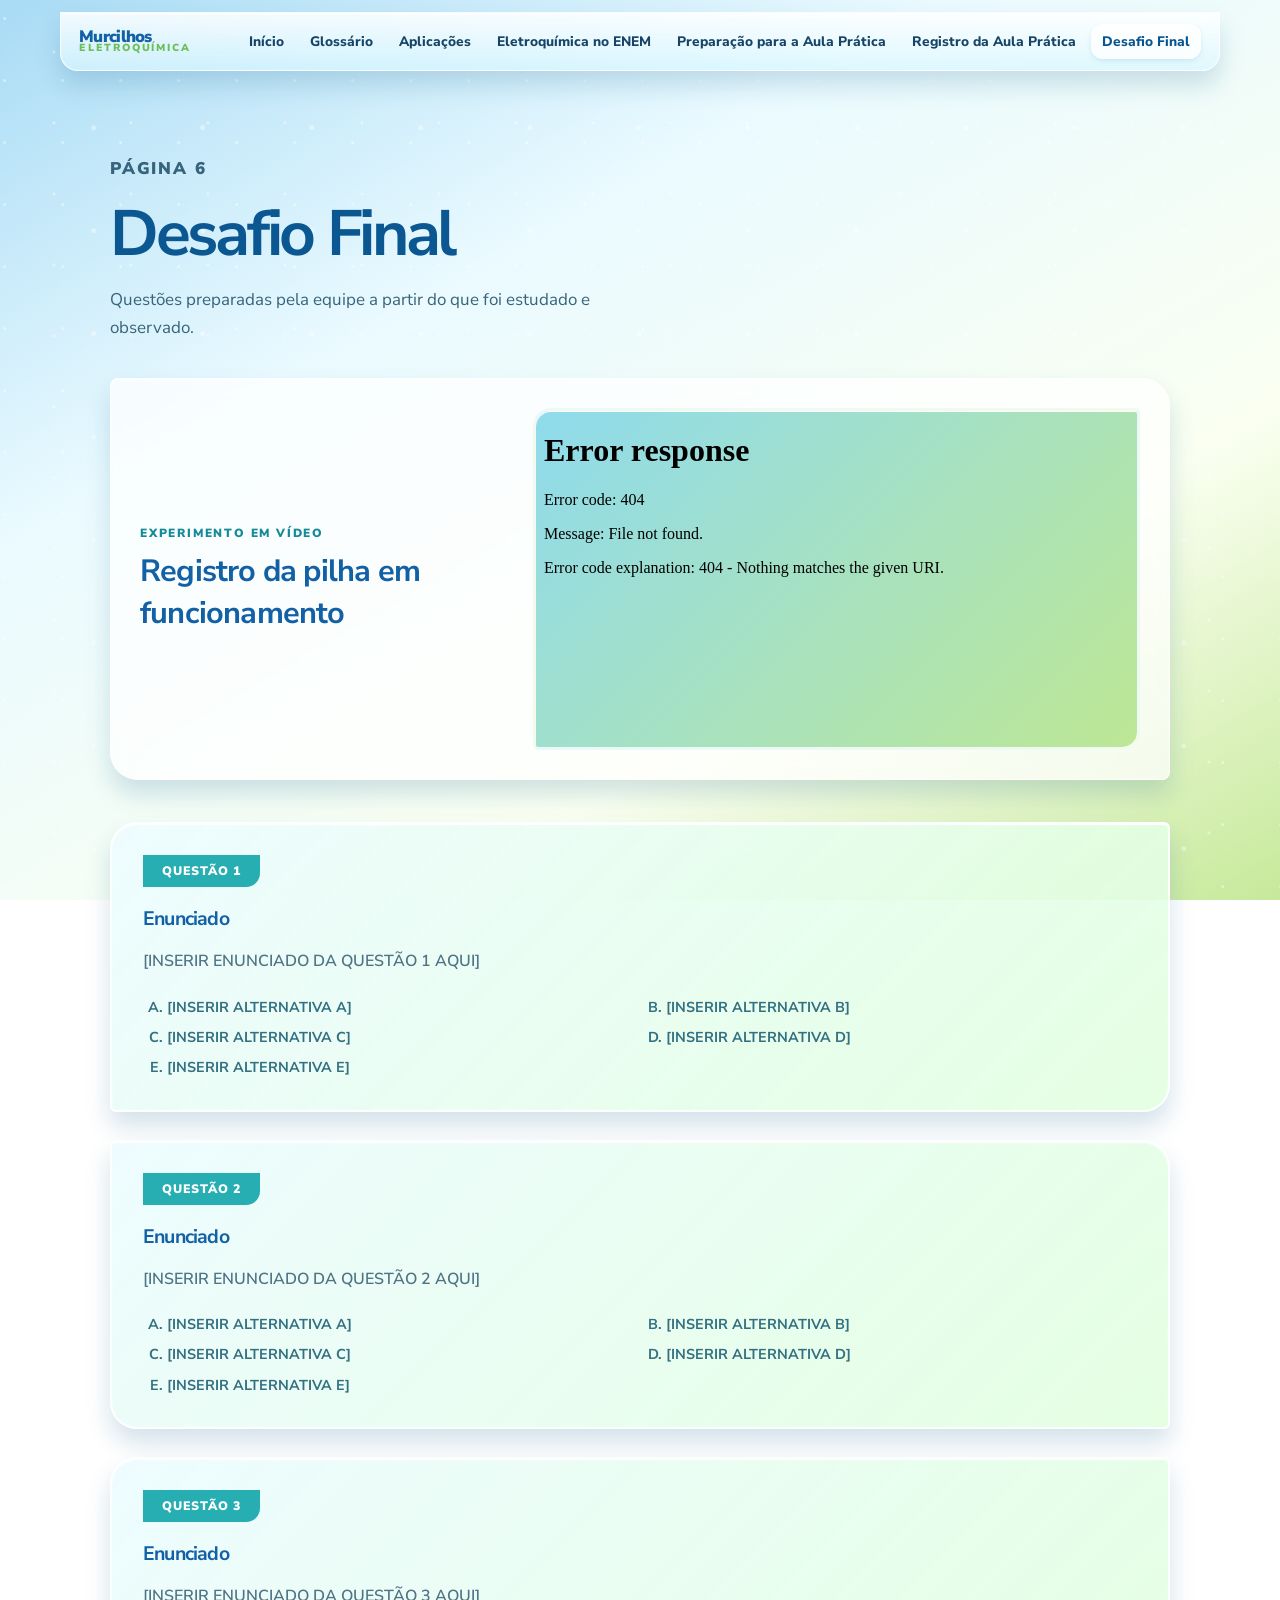
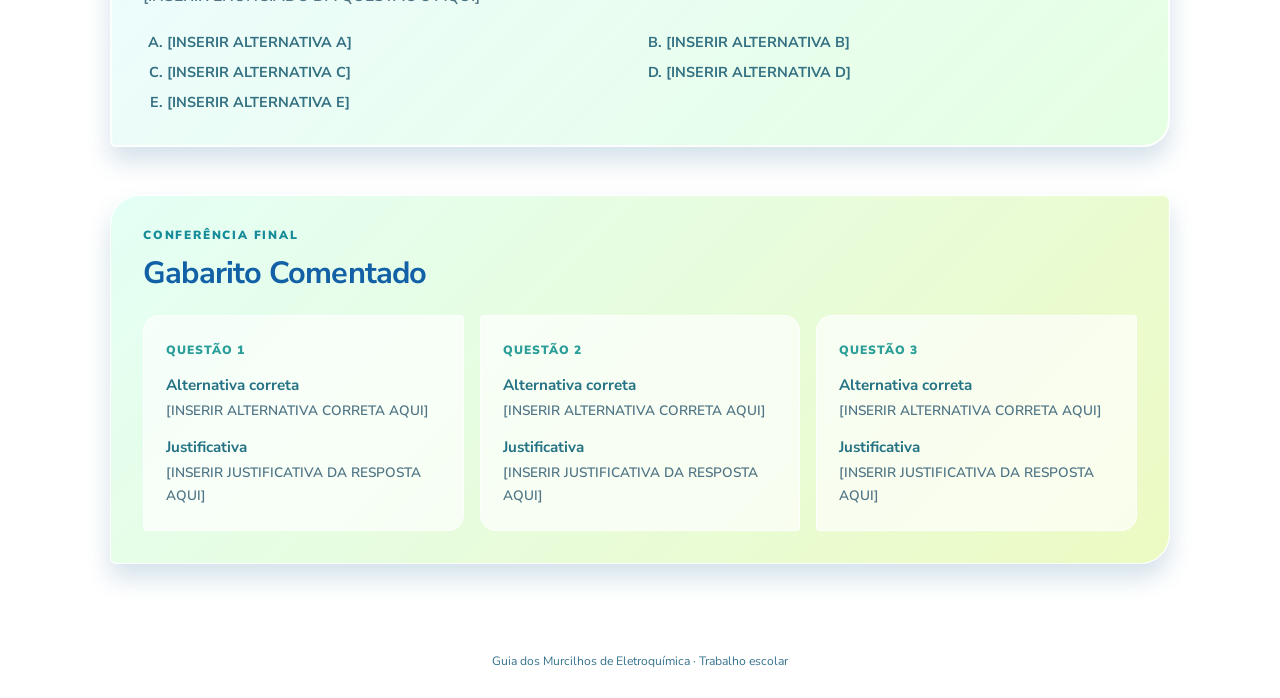
==== desafio.html @ 210c011e "semi finalizado, falta só o vídeo do drive e qiestões" ====
<!doctype html>
<html lang="pt-BR">
<head>
  <meta charset="utf-8"><meta name="viewport" content="width=device-width, initial-scale=1"><meta name="description" content="Desafio final de eletroquímica"><title>Desafio Final | Murcilhos</title>
  <link rel="preconnect" href="https://fonts.googleapis.com"><link rel="preconnect" href="https://fonts.gstatic.com" crossorigin><link href="https://fonts.googleapis.com/css2?family=Nunito+Sans:wght@400;600;700;800;900&display=swap" rel="stylesheet"><link rel="stylesheet" href="css/style.css"><link rel="stylesheet" href="css/paginas-finais.css">
</head>
<body>
  <header class="site-header"><a class="wordmark" href="index.html">Murcilhos<span>eletroquímica</span></a><button class="menu-toggle" type="button" aria-expanded="false" aria-controls="site-nav">Menu</button><nav class="site-nav" id="site-nav" aria-label="Navegação principal"><a href="index.html">Início</a><a href="glossario.html">Glossário</a><a href="aplicacoes.html">Aplicações</a><a href="enem.html">Eletroquímica no ENEM</a><a href="preparacao.html">Preparação para a Aula Prática</a><a href="registro.html">Registro da Aula Prática</a><a class="active" href="desafio.html">Desafio Final</a></nav></header>
  <main class="page-shell inner-page final-page">
    <div class="page-heading"><p class="eyebrow">Página 6</p><h1>Desafio Final</h1><p>Questões preparadas pela equipe a partir do que foi estudado e observado.</p></div>
    <section class="video-section glass-panel"><div><p class="eyebrow">Experimento em vídeo</p><h2>Registro da pilha em funcionamento</h2></div><!-- COPIA O LINK DO GOOGLE DRIVE, APAGA "view?usp=sharing" E DEIXA NO FINAL /PREVIEW --><div class="video-frame"><iframe title="Vídeo do experimento" src="COLA AQUI O LINK SEM O FINAL DO VIEW[...]/preview" allowfullscreen></iframe></div></section>
    <section class="challenge-list" aria-label="Questões do desafio final">
      <article class="challenge-card"><div class="question-tab">Questão 1</div><h2>Enunciado</h2><p class="placeholder">[INSERIR ENUNCIADO DA QUESTÃO 1 AQUI]</p><ol class="alternatives" type="A"><li>[INSERIR ALTERNATIVA A]</li><li>[INSERIR ALTERNATIVA B]</li><li>[INSERIR ALTERNATIVA C]</li><li>[INSERIR ALTERNATIVA D]</li><li>[INSERIR ALTERNATIVA E]</li></ol></article>
      <article class="challenge-card"><div class="question-tab">Questão 2</div><h2>Enunciado</h2><p class="placeholder">[INSERIR ENUNCIADO DA QUESTÃO 2 AQUI]</p><ol class="alternatives" type="A"><li>[INSERIR ALTERNATIVA A]</li><li>[INSERIR ALTERNATIVA B]</li><li>[INSERIR ALTERNATIVA C]</li><li>[INSERIR ALTERNATIVA D]</li><li>[INSERIR ALTERNATIVA E]</li></ol></article>
      <article class="challenge-card"><div class="question-tab">Questão 3</div><h2>Enunciado</h2><p class="placeholder">[INSERIR ENUNCIADO DA QUESTÃO 3 AQUI]</p><ol class="alternatives" type="A"><li>[INSERIR ALTERNATIVA A]</li><li>[INSERIR ALTERNATIVA B]</li><li>[INSERIR ALTERNATIVA C]</li><li>[INSERIR ALTERNATIVA D]</li><li>[INSERIR ALTERNATIVA E]</li></ol></article>
    </section>
    <section class="answer-key"><div class="answer-key-title"><p class="eyebrow">Conferência final</p><h2>Gabarito Comentado</h2></div><div class="key-grid"><article><span>Questão 1</span><h3>Alternativa correta</h3><p class="placeholder">[INSERIR ALTERNATIVA CORRETA AQUI]</p><h3>Justificativa</h3><p class="placeholder">[INSERIR JUSTIFICATIVA DA RESPOSTA AQUI]</p></article><article><span>Questão 2</span><h3>Alternativa correta</h3><p class="placeholder">[INSERIR ALTERNATIVA CORRETA AQUI]</p><h3>Justificativa</h3><p class="placeholder">[INSERIR JUSTIFICATIVA DA RESPOSTA AQUI]</p></article><article><span>Questão 3</span><h3>Alternativa correta</h3><p class="placeholder">[INSERIR ALTERNATIVA CORRETA AQUI]</p><h3>Justificativa</h3><p class="placeholder">[INSERIR JUSTIFICATIVA DA RESPOSTA AQUI]</p></article></div></section>
  </main><footer class="site-footer"><p>Guia dos Murcilhos de Eletroquímica · Trabalho escolar</p></footer><script src="js/main.js"></script>
</body></html>
---- css/style.css ----
:root{--sky:#4a90d9;--light-sky:#87ceeb;--deep:#1260a5;--green:#6bbf59;--lime:#a8d96c;--turquoise:#2ec4b6;--sun:#ffbb36;--ink:#174466;--paper:#f7fcff;--line:rgba(255,255,255,.78);--shadow:0 14px 25px rgba(29,102,145,.19),inset 0 1px 1px #fff}*{box-sizing:border-box}html{scroll-behavior:smooth}body{margin:0;min-width:320px;color:var(--ink);font-family:"Nunito Sans",Arial,sans-serif;background:linear-gradient(150deg,#a8dbf5 0,#eafaff 33%,#fafff1 70%,#c7e99a 100%);background-attachment:fixed}body:before{content:"";position:fixed;inset:0;pointer-events:none;opacity:.42;background:radial-gradient(circle at 8% 30%,#fff 0 1px,transparent 2px),radial-gradient(circle at 86% 24%,#fff 0 2px,transparent 3px),radial-gradient(circle at 70% 73%,#fff 0 1px,transparent 2px);background-size:58px 62px,109px 103px,77px 71px;z-index:-1}a{color:inherit}.site-header{position:sticky;top:0;z-index:20;display:flex;align-items:center;gap:28px;width:min(1160px,calc(100% - 32px));margin:12px auto 0;padding:11px 18px;border:1px solid var(--line);border-radius:0 0 18px 18px;background:linear-gradient(180deg,rgba(255,255,255,.84),rgba(214,246,255,.68));box-shadow:var(--shadow);backdrop-filter:blur(12px)}.wordmark{font-size:1.04rem;font-weight:900;letter-spacing:-.7px;text-decoration:none;color:var(--deep);line-height:.85}.wordmark span{display:block;font-size:.64rem;letter-spacing:1.8px;text-transform:uppercase;color:var(--green)}.site-nav{display:flex;align-items:center;gap:4px;margin-left:auto}.site-nav a{padding:8px 11px;border-radius:12px;text-decoration:none;font-size:.86rem;font-weight:800;white-space:nowrap}.site-nav a:hover,.site-nav a.active{color:#075590;background:rgba(255,255,255,.78);box-shadow:inset 0 1px #fff,0 2px 5px rgba(24,104,157,.12)}.menu-toggle{display:none;border:1px solid rgba(53,135,180,.35);border-radius:10px;padding:7px 11px;background:#eafaff;color:var(--deep);font:800 .8rem inherit}.page-shell{width:min(1100px,calc(100% - 32px));margin-inline:auto}.hero{display:grid;grid-template-columns:1fr 1.1fr;gap:54px;align-items:center;min-height:530px;padding:55px 18px 35px}.eyebrow{margin:0 0 9px;color:#158b99;font-size:.74rem;font-weight:900;letter-spacing:1.8px;text-transform:uppercase}.hero h1,.page-heading h1{max-width:570px;margin:0;color:#0b5792;font-size:clamp(2.5rem,5vw,4.8rem);line-height:.93;letter-spacing:-3.3px}.hero h1 span{color:var(--green);text-shadow:0 2px #fff}.intro,.page-heading>p{max-width:520px;margin:22px 0;color:#37647b;font-size:1.06rem;line-height:1.65}.glass-button{position:relative;display:inline-flex;gap:20px;align-items:center;margin-top:8px;padding:12px 17px;border:1px solid rgba(255,255,255,.92);border-radius:14px;background:linear-gradient(#7ddcf0,#259ebc);box-shadow:0 7px 12px rgba(21,126,153,.25),inset 0 1px rgba(255,255,255,.75);color:white;font-size:.9rem;font-weight:900;text-decoration:none;text-shadow:0 1px #237b91}.glass-button span{font-size:1.2rem}.hero-visual{position:relative;isolation:isolate;overflow:hidden;min-height:360px;border:7px solid rgba(255,255,255,.67);border-radius:50% 21% 48% 17%;background:linear-gradient(170deg,#55bde4,#c7f4f8 58%,#a8d96c 59%);box-shadow:0 20px 28px rgba(35,123,157,.24),inset 0 3px 8px rgba(255,255,255,.9)}.hero-visual:after{content:"";position:absolute;inset:0;background:linear-gradient(120deg,rgba(255,255,255,.54),transparent 35%);pointer-events:none}.hero-visual p{position:absolute;right:17px;bottom:10px;z-index:5;color:#22798e;font-size:.61rem;font-weight:900;letter-spacing:.8px}.sun-glow{position:absolute;top:36px;right:58px;width:80px;height:80px;border-radius:50%;background:#fff9b5;box-shadow:0 0 30px 14px rgba(255,250,151,.7)}.cloud{position:absolute;z-index:1;width:130px;height:27px;border-radius:50px;background:rgba(255,255,255,.9);filter:drop-shadow(0 3px 3px rgba(49,139,181,.15))}.cloud:before,.cloud:after{content:"";position:absolute;bottom:0;border-radius:50%;background:inherit}.cloud:before{left:20px;width:53px;height:53px}.cloud:after{right:18px;width:64px;height:64px}.cloud-a{top:60px;left:25px}.cloud-b{top:148px;right:32px;transform:scale(.68);opacity:.75}.hill{position:absolute;bottom:-65px;border-radius:50% 50% 0 0;background:#78c960}.hill-back{right:-55px;width:380px;height:175px;background:#a8d96c}.hill-front{left:-50px;width:400px;height:135px;background:#60b955}.battery-scene{position:absolute;z-index:3;left:50%;top:48%;width:138px;height:190px;transform:translate(-50%,-40%) rotate(10deg);border:8px solid #f6fdff;border-radius:27px;background:linear-gradient(110deg,#1f83c2,#51c9cf 51%,#1e9f9b);box-shadow:0 15px 13px rgba(24,90,108,.25),inset 5px 5px 4px rgba(255,255,255,.42)}.battery-scene i{position:absolute;top:-24px;left:42px;width:44px;height:24px;border-radius:8px 8px 0 0;background:#d7f5f6}.battery-scene b,.battery-scene strong{position:absolute;top:47px;color:#faffb8;font:900 3rem Arial;text-shadow:0 2px 2px #197f8b}.battery-scene b{left:23px}.battery-scene strong{right:20px}.battery-scene em{position:absolute;left:41px;bottom:25px;width:50px;height:34px;border:3px solid #fff;border-radius:5px}.home-block{position:relative;margin-top:45px;padding:44px;box-shadow:var(--shadow)}.home-block h2,.exam-section h2,.application-card h2{margin:0;color:#1260a5;font-size:clamp(1.45rem,2.5vw,2.15rem);line-height:1.12;letter-spacing:-1px}.placeholder{color:#4f7485;line-height:1.72;font-weight:600}.definition-block{display:grid;grid-template-columns:80px 1fr 180px;gap:24px;align-items:center;border-left:8px solid #4ebbd0;background:rgba(255,255,255,.74);border-radius:18px 18px 18px 2px}.section-stamp{font-size:3rem;font-weight:900;color:#69bfc9;text-shadow:0 2px #fff}.orbital-detail{position:relative;width:150px;height:130px}.orbital-detail span,.orbital-detail:before{position:absolute;inset:25px 4px;border:3px solid #71c4df;border-radius:50%;content:""}.orbital-detail:before{transform:rotate(62deg)}.orbital-detail i,.orbital-detail b{position:absolute;width:16px;height:16px;border-radius:50%;background:var(--sun);box-shadow:0 2px 4px #a28c38}.orbital-detail i{top:20px;left:53px}.orbital-detail b{bottom:16px;right:18px;background:var(--green);box-shadow:0 2px 4px #4e9349}.importance-block{display:grid;grid-template-columns:280px 1fr;gap:54px;align-items:center;border-radius:12px 35px 12px 35px;background:linear-gradient(125deg,rgba(224,255,250,.88),rgba(255,255,255,.75))}.importance-art{position:relative;height:185px}.drop{position:absolute;left:64px;top:12px;width:100px;height:135px;border-radius:60% 40% 55% 45%;transform:rotate(45deg);background:linear-gradient(135deg,#e5ffff,#40c8dc 72%);box-shadow:inset 9px 8px 10px rgba(255,255,255,.7),0 9px 13px rgba(39,151,171,.22)}.leaf{position:absolute;width:77px;height:40px;border-radius:80% 0 80% 0;background:#7cc965}.leaf-one{right:22px;bottom:25px;transform:rotate(-12deg)}.leaf-two{left:18px;bottom:18px;transform:rotate(125deg);background:#a8d96c}.everyday-block{display:grid;grid-template-columns:1.15fr .85fr;gap:35px;align-items:center;border-radius:28px 5px 28px 5px;background:rgba(255,255,255,.74)}.mini-list{display:grid;gap:9px;margin:0;padding:0;list-style:none}.mini-list li{display:flex;justify-content:space-between;padding:12px 14px;border-bottom:1px solid rgba(79,168,139,.36);background:rgba(223,255,229,.5);font-weight:900}.mini-list span{font-size:.7rem;color:#63a852}.site-footer{width:min(1100px,calc(100% - 32px));margin:60px auto 0;padding:17px 5px;color:#36738d;font-size:.76rem;text-align:center}.inner-page{padding-top:62px}.page-heading{max-width:700px;margin-bottom:36px}.page-heading h1{font-size:clamp(2.65rem,5vw,4.1rem)}.glass-panel{border:1px solid var(--line);background:rgba(255,255,255,.7);box-shadow:var(--shadow);backdrop-filter:blur(10px)}.glossary-tools{display:grid;grid-template-columns:max-content minmax(150px,420px) 1fr;gap:14px;align-items:center;padding:13px 18px;border-radius:18px 4px 18px 4px}.glossary-tools label{font-size:.84rem;font-weight:900;color:#16738e}.glossary-tools input{width:100%;border:1px solid #9ed9e5;border-radius:9px;padding:9px 10px;background:#f8ffff;color:var(--ink);font:600 .88rem inherit;outline-color:var(--turquoise)}.glossary-tools p{margin:0;font-size:.77rem;font-weight:800;color:#388072}.glossary-layout{display:grid;grid-template-columns:205px 1fr;gap:28px;margin-top:28px;align-items:start}.term-index{position:sticky;top:77px;padding:17px;border-radius:4px 17px 17px 17px}.term-index>p{margin:0 0 11px;color:#197088;font-size:.78rem;font-weight:900;text-transform:uppercase;letter-spacing:1px}.term-index a{display:block;padding:5px 0;border-bottom:1px solid rgba(75,163,185,.2);color:#397287;font-size:.76rem;font-weight:700;text-decoration:none}.term-index a:hover{color:#158b99}.term-list{display:grid;gap:15px}.term-card{position:relative;padding:21px 24px 18px;border:1px solid rgba(255,255,255,.85);border-radius:17px 5px 17px 5px;background:rgba(255,255,255,.77);box-shadow:var(--shadow);scroll-margin-top:90px}.term-card:nth-child(3n+2){border-radius:5px 17px 5px 17px}.term-card h2{margin:0;color:#1260a5;font-size:1.22rem}.term-card p{margin:9px 0 0;font-size:.91rem}.term-card .example{padding-top:8px;color:#398f7c;font-size:.78rem}.term-card[hidden]{display:none}.application-grid{display:grid;grid-template-columns:repeat(2,1fr);gap:25px}.application-card{display:grid;grid-template-columns:1fr 1fr;min-height:280px;overflow:hidden;border:1px solid rgba(255,255,255,.9);border-radius:26px 5px 26px 5px;background:rgba(255,255,255,.78);box-shadow:var(--shadow)}.application-card>div:not(.application-image){padding:31px 27px}.application-card:nth-child(2){border-radius:5px 26px 5px 26px}.application-card:nth-child(3){grid-column:span 2;grid-template-columns:1.25fr .75fr;min-height:235px;border-radius:23px}.application-card:nth-child(4){grid-column:span 2;grid-template-columns:.75fr 1.25fr;min-height:235px}.card-number{color:#51b7c6;font-size:.72rem;font-weight:900;letter-spacing:1px}.application-card h2{margin-top:7px;font-size:1.55rem}.application-image{display:grid;place-items:center;padding:20px;background-color:#bdeefd;color:#19748c;font-size:.67rem;font-weight:900;letter-spacing:.8px;text-align:center}.battery-image{background:linear-gradient(135deg,#a9ebf7,#36bdbf)}.rust-image{background:linear-gradient(135deg,#f7d289,#dc7c39)}.metal-image{background:linear-gradient(135deg,#dceffa,#84a9c3)}.future-app-card{grid-column:span 2;padding:35px;border:2px dashed rgba(64,162,157,.48);border-radius:7px 25px 7px 25px;background:rgba(243,255,231,.55)}.future-app-card p{margin:0;color:#319276;font-weight:900;font-size:.75rem;text-transform:uppercase;letter-spacing:1px}.future-app-card h2{max-width:650px;margin:9px 0;color:#34767a;font-size:1.22rem}.future-app-card span{font-size:.74rem;font-weight:800;color:#70ab55}.enem-page{max-width:940px}.exam-section{position:relative;margin-top:26px;padding:32px 38px 30px 102px;border-radius:24px 4px 24px 4px}.exam-section .section-stamp{position:absolute;top:25px;left:30px;font-size:2rem}.content-map{display:grid;grid-template-columns:1fr 200px;gap:34px;align-items:center;border-radius:4px 24px 4px 24px}.map-lines{display:grid;gap:14px}.map-lines i{display:block;height:10px;border-radius:20px;background:linear-gradient(90deg,#a8d96c,#54c6bd)}.map-lines i:nth-child(2){width:74%;background:linear-gradient(90deg,#72c6ef,#2ec4b6)}.map-lines i:nth-child(3){width:88%;background:linear-gradient(90deg,#ffcf5d,#a8d96c)}.solved-question{position:relative;overflow:hidden;margin-top:42px;border:2px solid rgba(255,255,255,.9);border-radius:29px 7px 29px 7px;background:linear-gradient(135deg,rgba(237,252,255,.95),rgba(224,255,222,.9));box-shadow:0 16px 28px rgba(35,129,113,.2),inset 0 2px #fff}.solved-question:after{content:"";position:absolute;right:-100px;bottom:-110px;width:260px;height:260px;border:20px solid rgba(88,192,184,.18);border-radius:50%}.question-tab{display:inline-block;padding:8px 19px;border-radius:0 0 14px 0;background:#27aeb3;color:#fff;font-size:.77rem;font-weight:900;letter-spacing:.8px;text-transform:uppercase}.question-head{padding:22px 35px 16px}.question-head h2{margin:0;color:#1260a5;font-size:2rem;letter-spacing:-1px}.answer-grid{position:relative;z-index:1;display:grid;grid-template-columns:1fr .72fr 1.2fr;gap:1px;background:rgba(66,164,164,.23)}.answer-grid section{min-height:190px;padding:23px 25px;background:rgba(255,255,255,.72)}.answer-grid h3{margin:0;color:#167a88;font-size:1rem}.answer-grid .correct-answer{background:linear-gradient(160deg,#fff9c9,#e5f8b7)}.answer-grid .correct-answer h3{color:#788b27}
@media(max-width:760px){.site-header{flex-wrap:wrap;gap:10px;padding:10px 13px;border-radius:0 0 13px 13px}.menu-toggle{display:block;margin-left:auto}.site-nav{display:none;flex-basis:100%;flex-direction:column;align-items:stretch;margin:3px 0 0}.site-nav.open{display:flex}.site-nav a{padding:9px}.hero{grid-template-columns:1fr;gap:29px;min-height:auto;padding:49px 4px 15px}.hero h1,.page-heading h1{letter-spacing:-2.3px}.hero-visual{min-height:285px;order:-1;border-radius:39% 13% 39% 12%}.home-block{margin-top:28px;padding:27px}.definition-block{grid-template-columns:55px 1fr}.orbital-detail{display:none}.importance-block,.everyday-block{grid-template-columns:1fr;gap:15px}.importance-art{height:118px;transform:scale(.72);transform-origin:left top;margin-bottom:-30px}.inner-page{padding-top:41px}.glossary-tools{grid-template-columns:1fr;padding:15px}.glossary-layout{grid-template-columns:1fr}.term-index{position:static}.term-index #term-links{display:flex;flex-wrap:wrap;gap:7px}.term-index a{padding:4px 7px;border:0;border-radius:7px;background:#ecfbff}.application-grid{grid-template-columns:1fr;gap:18px}.application-card,.application-card:nth-child(3),.application-card:nth-child(4){grid-column:span 1;grid-template-columns:1fr;min-height:auto}.application-card:nth-child(even) .application-image{order:-1}.application-card>div:not(.application-image){padding:24px}.application-image{min-height:120px}.future-app-card{grid-column:span 1;padding:26px}.exam-section{padding:25px 25px 25px 75px}.exam-section .section-stamp{left:20px}.content-map{grid-template-columns:1fr}.map-lines{width:80%;margin-left:0}.answer-grid{grid-template-columns:1fr}.answer-grid section{min-height:0}.site-footer{margin-top:38px}}
---- css/paginas-finais.css ----
.final-page{max-width:1060px}.section-label{display:flex;gap:20px;align-items:center;margin-bottom:19px}.section-label .section-stamp{font-size:2.7rem;line-height:1}.section-label h2,.video-section h2,.challenge-card h2,.answer-key h2{margin:0;color:#1260a5;font-size:clamp(1.35rem,2.4vw,2rem);letter-spacing:-.8px}.photo-section{margin-top:30px}.photo-grid{display:grid;grid-template-columns:repeat(3,1fr);gap:20px}.photo-card{margin:0}.photo-placeholder{position:relative;display:grid;place-items:center;overflow:hidden;aspect-ratio:1.25/1;border:2px dashed rgba(50,156,171,.58);border-radius:22px 5px 22px 5px;background:linear-gradient(135deg,rgba(242,255,255,.85),rgba(208,245,250,.68));box-shadow:var(--shadow);color:#21869a;font-size:.82rem;font-weight:900;letter-spacing:1.4px}.photo-card:nth-child(even) .photo-placeholder{border-radius:5px 22px 5px 22px;background:linear-gradient(135deg,rgba(238,255,228,.86),rgba(222,250,249,.68))}.photo-placeholder img{position:absolute;inset:0;width:100%;height:100%;object-fit:cover}.photo-placeholder span{position:relative;z-index:1;text-shadow:0 1px #fff}.photo-card figcaption{padding:9px 4px 0;color:#34738a;font-size:.82rem;font-weight:800}.document-section{width:100%;margin-top:42px;padding:30px;border-radius:29px 6px 29px 6px}.document-frame{display:block;width:100%;height:min(1050px,90vh);min-height:900px;margin-top:12px;border:2px solid rgba(117,201,211,.45);border-radius:15px;background:rgba(255,255,255,.72);box-shadow:inset 0 1px rgba(255,255,255,.8)}.video-section{display:grid;grid-template-columns:.75fr 1.25fr;gap:28px;align-items:center;margin-top:30px;padding:29px;border-radius:8px 28px 8px 28px}.video-frame{overflow:hidden;aspect-ratio:16/9;border:3px solid rgba(255,255,255,.82);border-radius:18px 5px 18px 5px;background:linear-gradient(135deg,#8fdbed,#bde794);box-shadow:inset 0 1px #fff}.video-frame iframe{width:100%;height:100%;border:0}.challenge-list{display:grid;gap:28px;margin-top:42px}.challenge-card{position:relative;overflow:hidden;padding:31px;border:2px solid rgba(255,255,255,.9);border-radius:27px 6px 27px 6px;background:linear-gradient(135deg,rgba(237,252,255,.94),rgba(224,255,222,.86));box-shadow:var(--shadow)}.challenge-card:nth-child(even){border-radius:6px 27px 6px 27px}.challenge-card h2{margin-top:18px;font-size:1.22rem}.alternatives{display:grid;grid-template-columns:repeat(2,minmax(0,1fr));gap:8px 28px;margin:20px 0 0;padding-left:24px;color:#337082;font-size:.9rem;font-weight:700;line-height:1.55}.answer-key{margin-top:47px;padding:32px;border:1px solid rgba(255,255,255,.9);border-radius:30px 7px 30px 7px;background:linear-gradient(135deg,rgba(224,255,244,.88),rgba(233,249,184,.85));box-shadow:var(--shadow)}.answer-key-title{padding-bottom:21px}.key-grid{display:grid;grid-template-columns:repeat(3,1fr);gap:16px}.key-grid article{padding:22px;border:1px solid rgba(255,255,255,.8);border-radius:16px 4px 16px 4px;background:rgba(255,255,255,.68)}.key-grid article:nth-child(2){border-radius:4px 16px 4px 16px}.key-grid span{color:#2b9e99;font-size:.75rem;font-weight:900;letter-spacing:1px;text-transform:uppercase}.key-grid h3{margin:15px 0 4px;color:#257384;font-size:.95rem}.key-grid .placeholder{margin:0;font-size:.85rem}@media(max-width:760px){.photo-grid{grid-template-columns:1fr;gap:15px}.photo-placeholder{aspect-ratio:1.5/1}.document-section,.video-section,.answer-key{padding:23px}.document-frame{height:70vh;min-height:620px}.video-section{grid-template-columns:1fr;gap:18px}.alternatives,.key-grid{grid-template-columns:1fr}.challenge-card{padding:25px}.section-label{gap:14px}.section-label .section-stamp{font-size:2.2rem}}
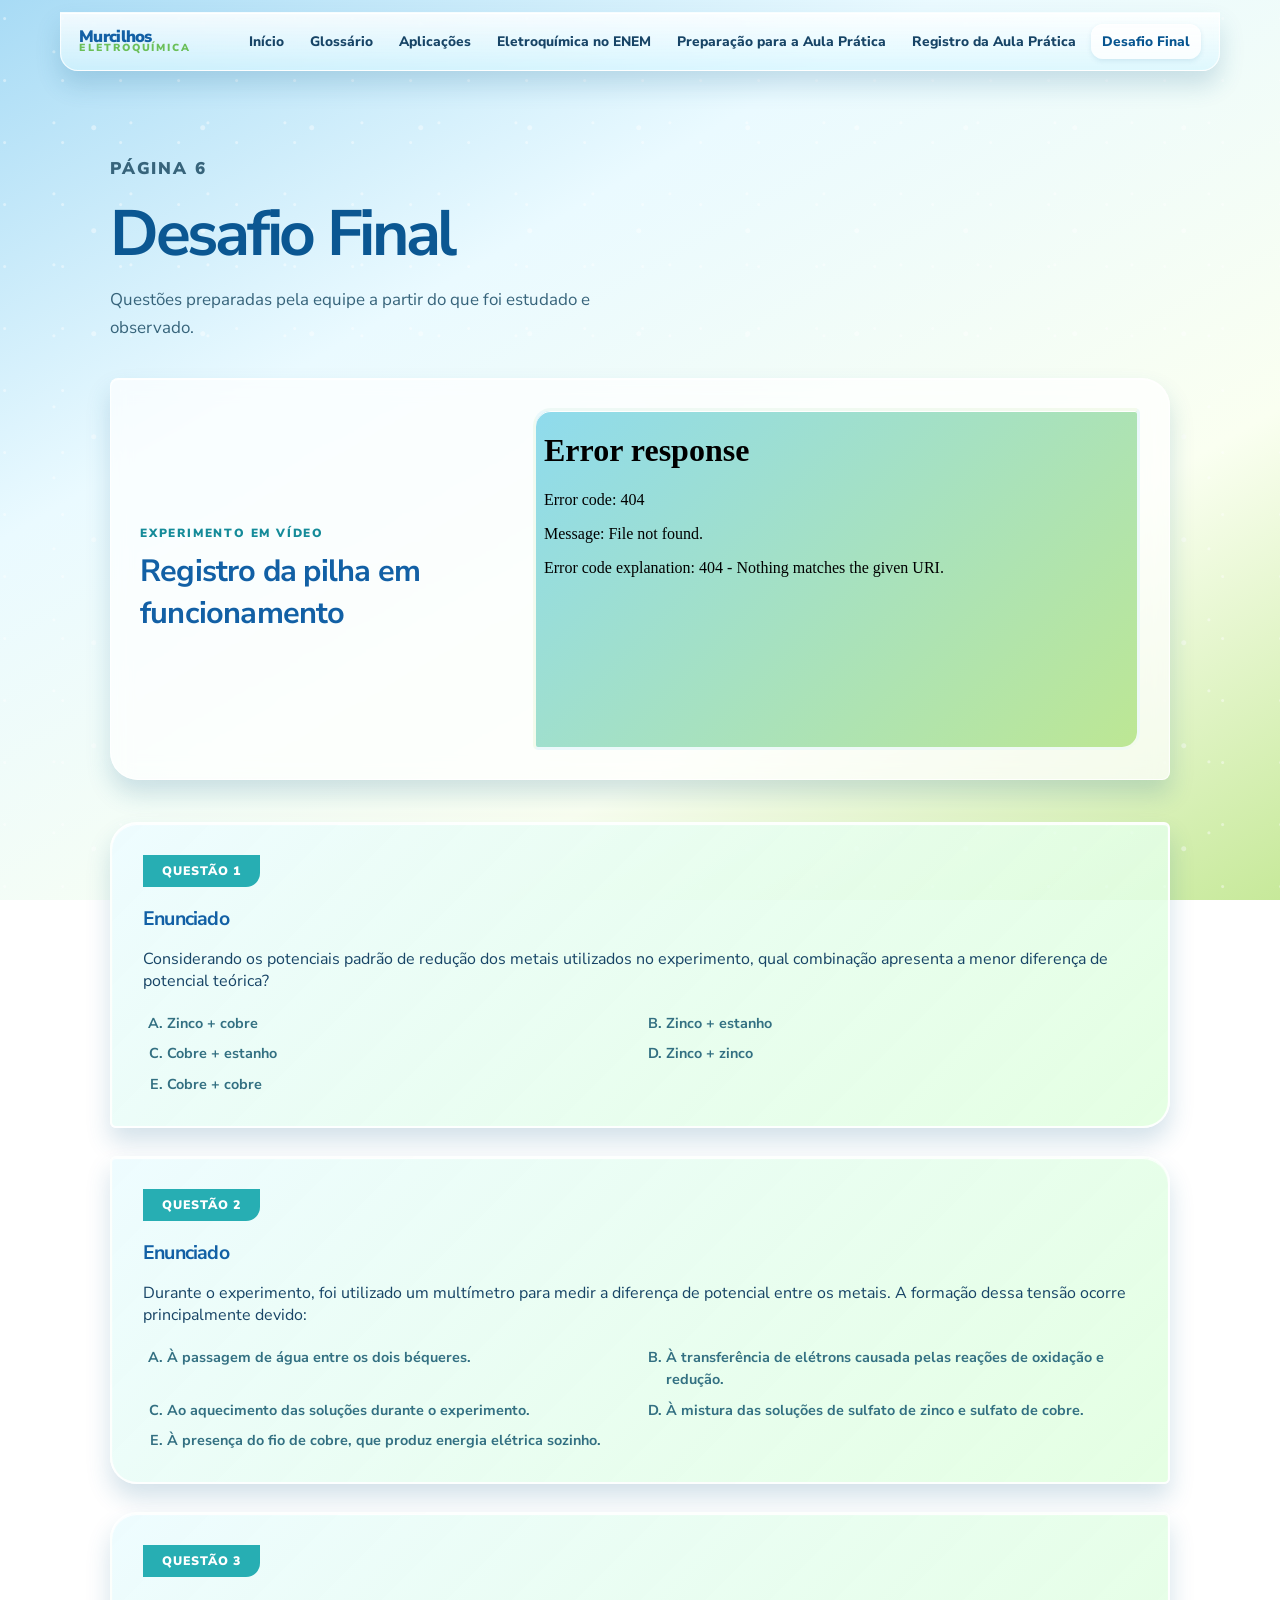
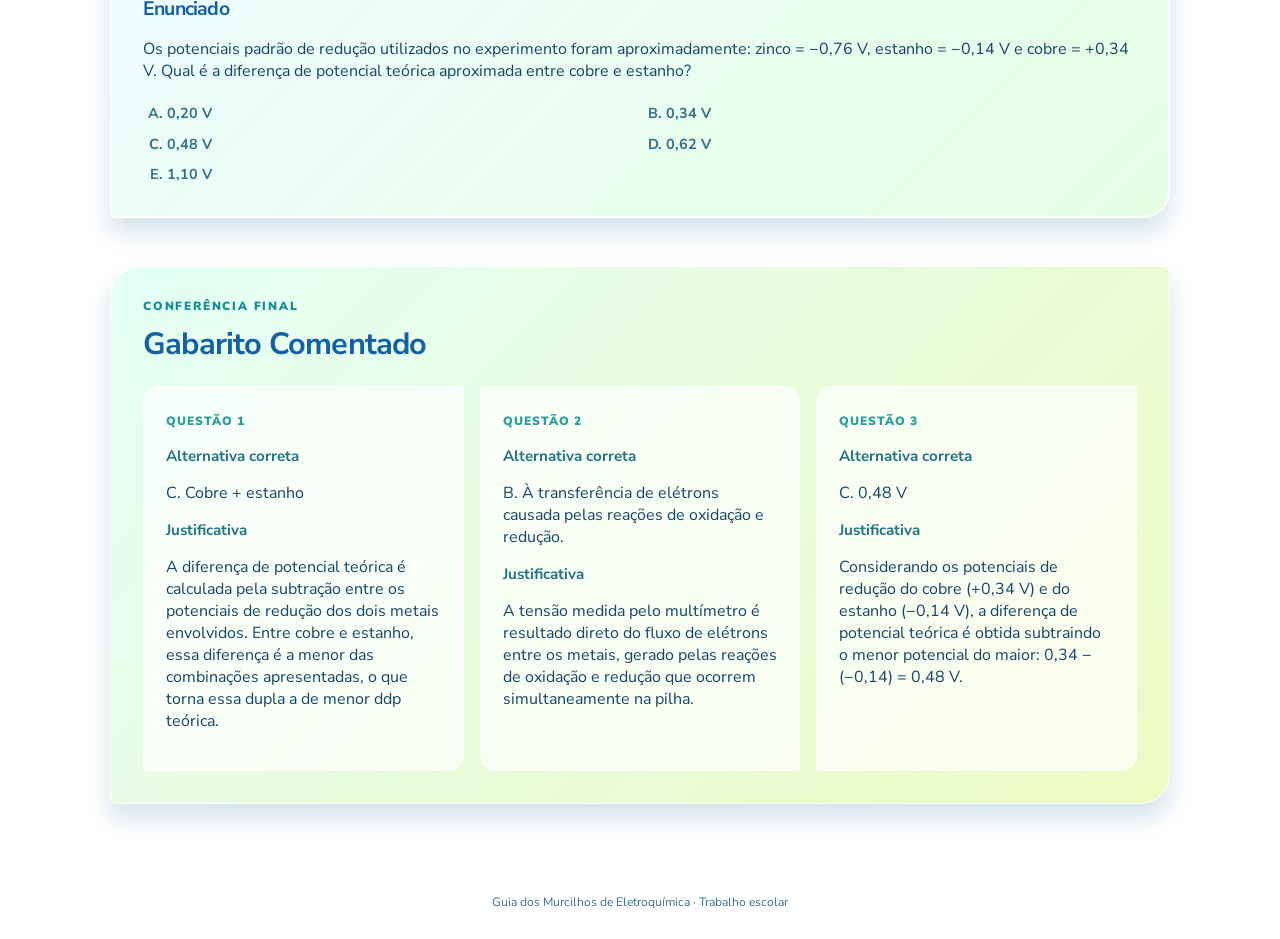
==== commit 00cf2724: "questoes" ====
--- a/desafio.html
+++ b/desafio.html
@@ -10,10 +10,10 @@
     <div class="page-heading"><p class="eyebrow">Página 6</p><h1>Desafio Final</h1><p>Questões preparadas pela equipe a partir do que foi estudado e observado.</p></div>
     <section class="video-section glass-panel"><div><p class="eyebrow">Experimento em vídeo</p><h2>Registro da pilha em funcionamento</h2></div><!-- COPIA O LINK DO GOOGLE DRIVE, APAGA "view?usp=sharing" E DEIXA NO FINAL /PREVIEW --><div class="video-frame"><iframe title="Vídeo do experimento" src="COLA AQUI O LINK SEM O FINAL DO VIEW[...]/preview" allowfullscreen></iframe></div></section>
     <section class="challenge-list" aria-label="Questões do desafio final">
-      <article class="challenge-card"><div class="question-tab">Questão 1</div><h2>Enunciado</h2><p class="placeholder">[INSERIR ENUNCIADO DA QUESTÃO 1 AQUI]</p><ol class="alternatives" type="A"><li>[INSERIR ALTERNATIVA A]</li><li>[INSERIR ALTERNATIVA B]</li><li>[INSERIR ALTERNATIVA C]</li><li>[INSERIR ALTERNATIVA D]</li><li>[INSERIR ALTERNATIVA E]</li></ol></article>
-      <article class="challenge-card"><div class="question-tab">Questão 2</div><h2>Enunciado</h2><p class="placeholder">[INSERIR ENUNCIADO DA QUESTÃO 2 AQUI]</p><ol class="alternatives" type="A"><li>[INSERIR ALTERNATIVA A]</li><li>[INSERIR ALTERNATIVA B]</li><li>[INSERIR ALTERNATIVA C]</li><li>[INSERIR ALTERNATIVA D]</li><li>[INSERIR ALTERNATIVA E]</li></ol></article>
-      <article class="challenge-card"><div class="question-tab">Questão 3</div><h2>Enunciado</h2><p class="placeholder">[INSERIR ENUNCIADO DA QUESTÃO 3 AQUI]</p><ol class="alternatives" type="A"><li>[INSERIR ALTERNATIVA A]</li><li>[INSERIR ALTERNATIVA B]</li><li>[INSERIR ALTERNATIVA C]</li><li>[INSERIR ALTERNATIVA D]</li><li>[INSERIR ALTERNATIVA E]</li></ol></article>
+      <article class="challenge-card"><div class="question-tab">Questão 1</div><h2>Enunciado</h2><p>Considerando os potenciais padrão de redução dos metais utilizados no experimento, qual combinação apresenta a menor diferença de potencial teórica?</p><ol class="alternatives" type="A"><li>Zinco + cobre</li><li>Zinco + estanho</li><li>Cobre + estanho</li><li>Zinco + zinco</li><li>Cobre + cobre</li></ol></article>
+      <article class="challenge-card"><div class="question-tab">Questão 2</div><h2>Enunciado</h2><p>Durante o experimento, foi utilizado um multímetro para medir a diferença de potencial entre os metais. A formação dessa tensão ocorre principalmente devido:</p><ol class="alternatives" type="A"><li>À passagem de água entre os dois béqueres.</li><li>À transferência de elétrons causada pelas reações de oxidação e redução.</li><li>Ao aquecimento das soluções durante o experimento.</li><li>À mistura das soluções de sulfato de zinco e sulfato de cobre.</li><li>À presença do fio de cobre, que produz energia elétrica sozinho.</li></ol></article>
+      <article class="challenge-card"><div class="question-tab">Questão 3</div><h2>Enunciado</h2><p>Os potenciais padrão de redução utilizados no experimento foram aproximadamente: zinco = −0,76 V, estanho = −0,14 V e cobre = +0,34 V. Qual é a diferença de potencial teórica aproximada entre cobre e estanho?</p><ol class="alternatives" type="A"><li>0,20 V</li><li>0,34 V</li><li>0,48 V</li><li>0,62 V</li><li>1,10 V</li></ol></article>
     </section>
-    <section class="answer-key"><div class="answer-key-title"><p class="eyebrow">Conferência final</p><h2>Gabarito Comentado</h2></div><div class="key-grid"><article><span>Questão 1</span><h3>Alternativa correta</h3><p class="placeholder">[INSERIR ALTERNATIVA CORRETA AQUI]</p><h3>Justificativa</h3><p class="placeholder">[INSERIR JUSTIFICATIVA DA RESPOSTA AQUI]</p></article><article><span>Questão 2</span><h3>Alternativa correta</h3><p class="placeholder">[INSERIR ALTERNATIVA CORRETA AQUI]</p><h3>Justificativa</h3><p class="placeholder">[INSERIR JUSTIFICATIVA DA RESPOSTA AQUI]</p></article><article><span>Questão 3</span><h3>Alternativa correta</h3><p class="placeholder">[INSERIR ALTERNATIVA CORRETA AQUI]</p><h3>Justificativa</h3><p class="placeholder">[INSERIR JUSTIFICATIVA DA RESPOSTA AQUI]</p></article></div></section>
+    <section class="answer-key"><div class="answer-key-title"><p class="eyebrow">Conferência final</p><h2>Gabarito Comentado</h2></div><div class="key-grid"><article><span>Questão 1</span><h3>Alternativa correta</h3><p>C. Cobre + estanho</p><h3>Justificativa</h3><p>A diferença de potencial teórica é calculada pela subtração entre os potenciais de redução dos dois metais envolvidos. Entre cobre e estanho, essa diferença é a menor das combinações apresentadas, o que torna essa dupla a de menor ddp teórica.</p></article><article><span>Questão 2</span><h3>Alternativa correta</h3><p>B. À transferência de elétrons causada pelas reações de oxidação e redução.</p><h3>Justificativa</h3><p>A tensão medida pelo multímetro é resultado direto do fluxo de elétrons entre os metais, gerado pelas reações de oxidação e redução que ocorrem simultaneamente na pilha.</p></article><article><span>Questão 3</span><h3>Alternativa correta</h3><p>C. 0,48 V</p><h3>Justificativa</h3><p>Considerando os potenciais de redução do cobre (+0,34 V) e do estanho (−0,14 V), a diferença de potencial teórica é obtida subtraindo o menor potencial do maior: 0,34 − (−0,14) = 0,48 V.</p></article></div></section>
   </main><footer class="site-footer"><p>Guia dos Murcilhos de Eletroquímica · Trabalho escolar</p></footer><script src="js/main.js"></script>
-</body></html>
+</body></html>
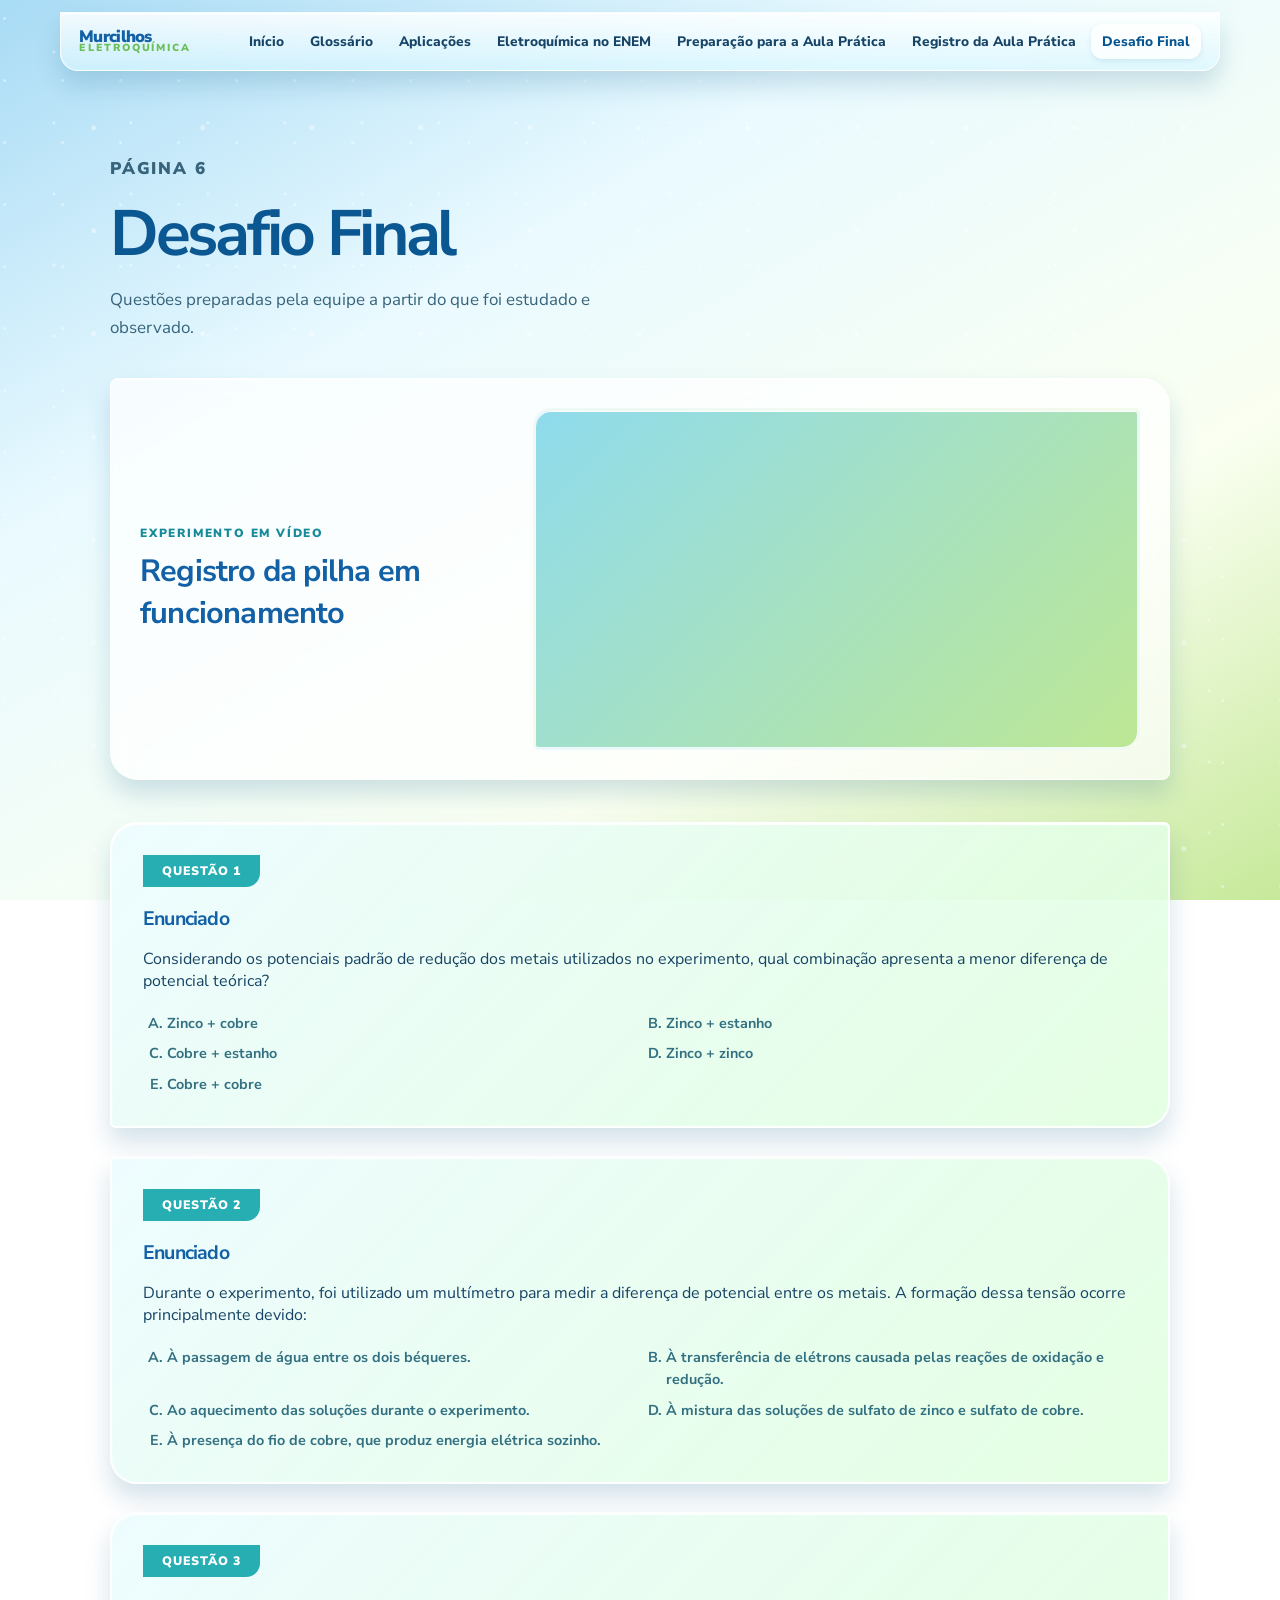
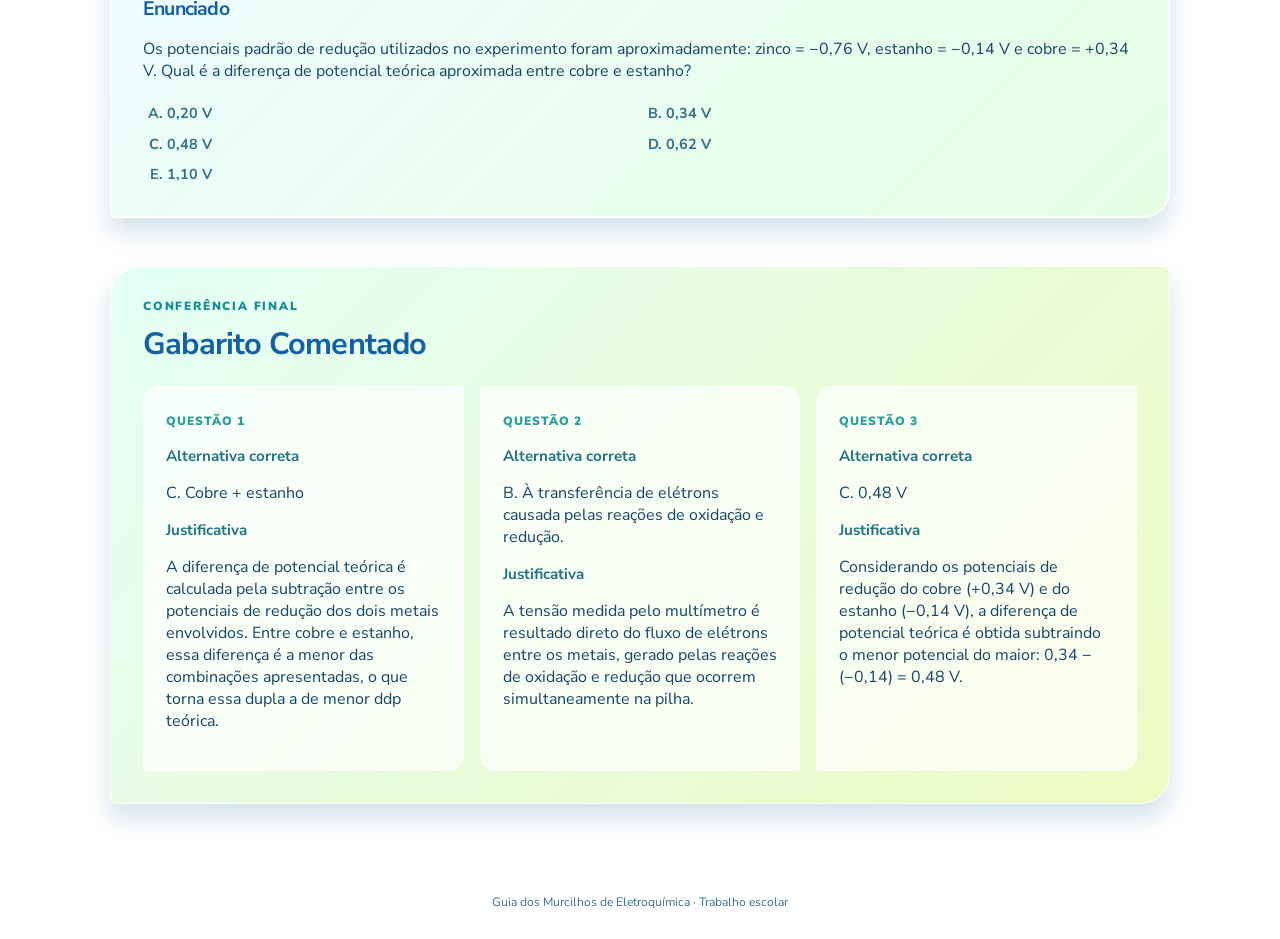
==== commit 82a64c68: "vídeo" ====
--- a/desafio.html
+++ b/desafio.html
@@ -8,7 +8,7 @@
   <header class="site-header"><a class="wordmark" href="index.html">Murcilhos<span>eletroquímica</span></a><button class="menu-toggle" type="button" aria-expanded="false" aria-controls="site-nav">Menu</button><nav class="site-nav" id="site-nav" aria-label="Navegação principal"><a href="index.html">Início</a><a href="glossario.html">Glossário</a><a href="aplicacoes.html">Aplicações</a><a href="enem.html">Eletroquímica no ENEM</a><a href="preparacao.html">Preparação para a Aula Prática</a><a href="registro.html">Registro da Aula Prática</a><a class="active" href="desafio.html">Desafio Final</a></nav></header>
   <main class="page-shell inner-page final-page">
     <div class="page-heading"><p class="eyebrow">Página 6</p><h1>Desafio Final</h1><p>Questões preparadas pela equipe a partir do que foi estudado e observado.</p></div>
-    <section class="video-section glass-panel"><div><p class="eyebrow">Experimento em vídeo</p><h2>Registro da pilha em funcionamento</h2></div><!-- COPIA O LINK DO GOOGLE DRIVE, APAGA "view?usp=sharing" E DEIXA NO FINAL /PREVIEW --><div class="video-frame"><iframe title="Vídeo do experimento" src="COLA AQUI O LINK SEM O FINAL DO VIEW[...]/preview" allowfullscreen></iframe></div></section>
+    <section class="video-section glass-panel"><div><p class="eyebrow">Experimento em vídeo</p><h2>Registro da pilha em funcionamento</h2></div><!-- COPIA O LINK DO GOOGLE DRIVE, APAGA "view?usp=sharing" E DEIXA NO FINAL /PREVIEW --><div class="video-frame"><iframe title="Vídeo do experimento" src="https://drive.google.com/file/d/1XXbCDc4xqXqMKhquLJsYRCRV4SAap5m_/preview" allowfullscreen></iframe></div></section>
     <section class="challenge-list" aria-label="Questões do desafio final">
       <article class="challenge-card"><div class="question-tab">Questão 1</div><h2>Enunciado</h2><p>Considerando os potenciais padrão de redução dos metais utilizados no experimento, qual combinação apresenta a menor diferença de potencial teórica?</p><ol class="alternatives" type="A"><li>Zinco + cobre</li><li>Zinco + estanho</li><li>Cobre + estanho</li><li>Zinco + zinco</li><li>Cobre + cobre</li></ol></article>
       <article class="challenge-card"><div class="question-tab">Questão 2</div><h2>Enunciado</h2><p>Durante o experimento, foi utilizado um multímetro para medir a diferença de potencial entre os metais. A formação dessa tensão ocorre principalmente devido:</p><ol class="alternatives" type="A"><li>À passagem de água entre os dois béqueres.</li><li>À transferência de elétrons causada pelas reações de oxidação e redução.</li><li>Ao aquecimento das soluções durante o experimento.</li><li>À mistura das soluções de sulfato de zinco e sulfato de cobre.</li><li>À presença do fio de cobre, que produz energia elétrica sozinho.</li></ol></article>
